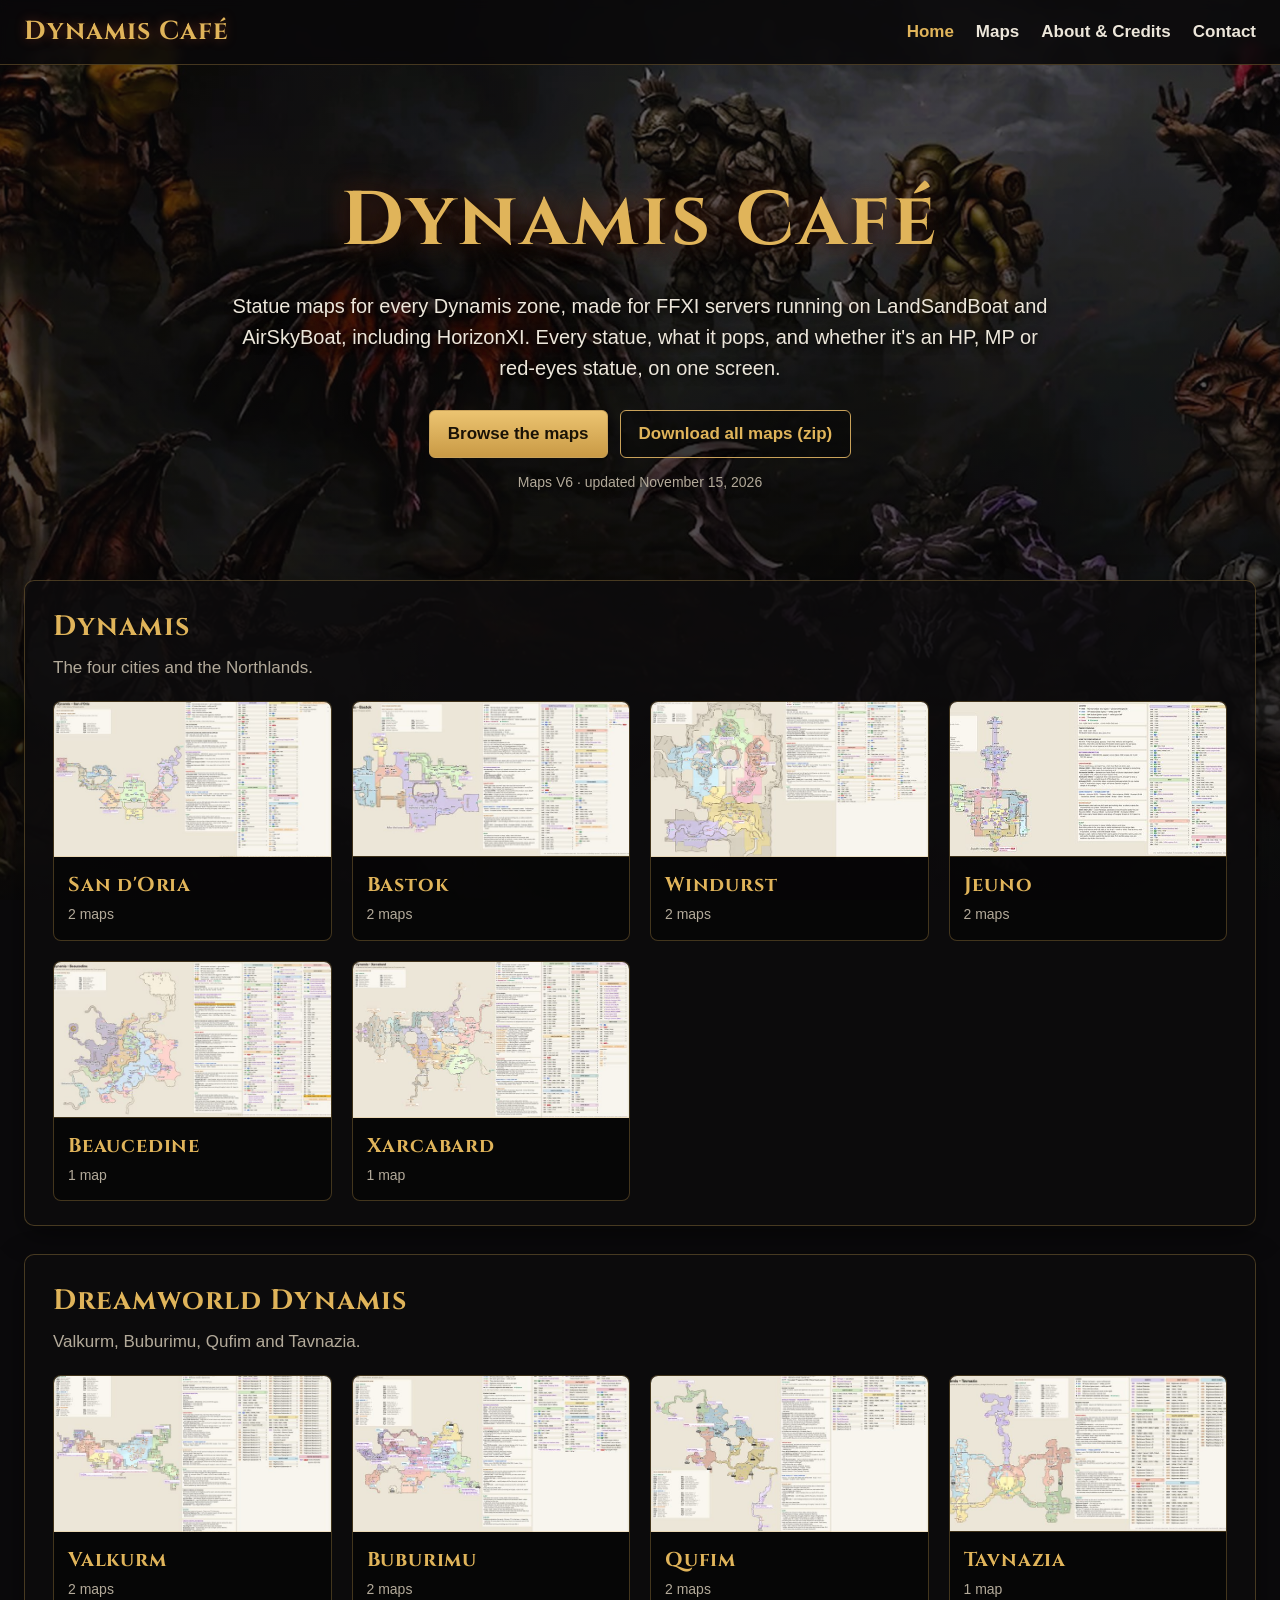
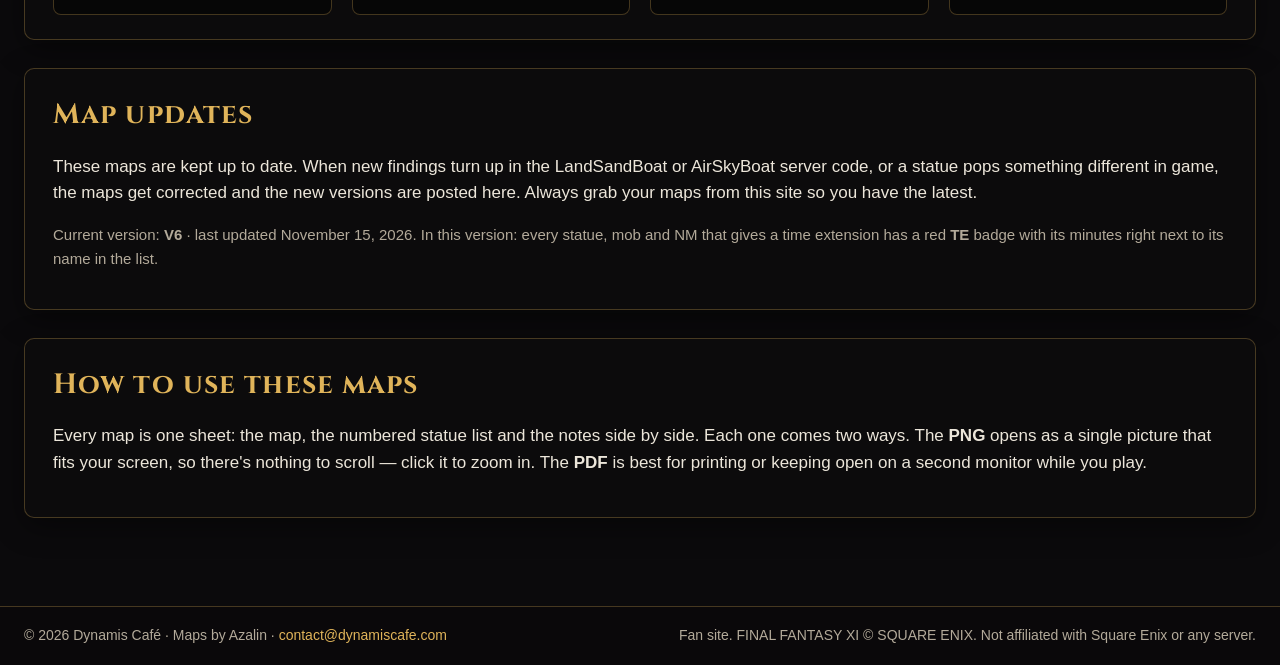
==== index.html @ 8e615372 "Dynamis Café site: home, About, 10 zone pages, V6 maps (PNG + PDF) Co-Authored-By: Claude Opus 5.5 <" ====
<!DOCTYPE html>
<html lang="en">
<head>
<meta charset="utf-8">
<meta name="viewport" content="width=device-width, initial-scale=1">
<title>Dynamis Café — Dynamis statue maps</title>
<meta name="description" content="Dynamis statue maps for FFXI private servers running on LandSandBoat and AirSkyBoat, including HorizonXI.">
<link rel="preconnect" href="https://fonts.googleapis.com">
<link rel="preconnect" href="https://fonts.gstatic.com" crossorigin>
<link href="https://fonts.googleapis.com/css2?family=Cinzel:wght@600;700&display=swap" rel="stylesheet">
<link rel="stylesheet" href="css/style.css">
<link rel="icon" href="img/favicon.png">
</head>
<body>
<header class="site-header"><div class="inner">
<a class="brand" href="index.html">Dynamis Café</a>
<nav class="site-nav">
<a href="index.html" class="active">Home</a>
<a href="index.html#maps">Maps</a>
<a href="about.html">About &amp; Credits</a>
<a href="mailto:contact@dynamiscafe.com">Contact</a>
</nav>
</div></header>
<main>
<section class="hero">
<h1>Dynamis Café</h1>
<p>Statue maps for every Dynamis zone, made for FFXI servers running on LandSandBoat and AirSkyBoat, including HorizonXI.
Every statue, what it pops, and whether it's an HP, MP or red-eyes statue, on one screen.</p>
<div class="btn-row">
<a class="btn" href="#maps">Browse the maps</a><a class="btn ghost" href="maps/dynamis-cafe-all-maps.zip">Download all maps (zip)</a></div>
<p class="updated">Maps V6 &middot; updated November 15, 2026</p>
</section>
<section class="panel" id="maps">
<h2>Dynamis</h2>
<p class="sub">The four cities and the Northlands.</p>
<div class="zone-grid">
<a class="zone-card" href="zones/sandoria.html"><div class="thumb" style="background-image:url('maps/thumbs/sandoria.jpg')"></div><div class="info"><h3>San d&#x27;Oria</h3><div class="meta">2 maps</div></div></a>
<a class="zone-card" href="zones/bastok.html"><div class="thumb" style="background-image:url('maps/thumbs/bastok.jpg')"></div><div class="info"><h3>Bastok</h3><div class="meta">2 maps</div></div></a>
<a class="zone-card" href="zones/windurst.html"><div class="thumb" style="background-image:url('maps/thumbs/windurst.jpg')"></div><div class="info"><h3>Windurst</h3><div class="meta">2 maps</div></div></a>
<a class="zone-card" href="zones/jeuno.html"><div class="thumb" style="background-image:url('maps/thumbs/jeuno.jpg')"></div><div class="info"><h3>Jeuno</h3><div class="meta">2 maps</div></div></a>
<a class="zone-card" href="zones/beaucedine.html"><div class="thumb" style="background-image:url('maps/thumbs/beaucedine.jpg')"></div><div class="info"><h3>Beaucedine</h3><div class="meta">1 map</div></div></a>
<a class="zone-card" href="zones/xarcabard.html"><div class="thumb" style="background-image:url('maps/thumbs/xarcabard.jpg')"></div><div class="info"><h3>Xarcabard</h3><div class="meta">1 map</div></div></a>
</div>
</section>
<section class="panel">
<h2>Dreamworld Dynamis</h2>
<p class="sub">Valkurm, Buburimu, Qufim and Tavnazia.</p>
<div class="zone-grid">
<a class="zone-card" href="zones/valkurm.html"><div class="thumb" style="background-image:url('maps/thumbs/valkurm.jpg')"></div><div class="info"><h3>Valkurm</h3><div class="meta">2 maps</div></div></a>
<a class="zone-card" href="zones/buburimu.html"><div class="thumb" style="background-image:url('maps/thumbs/buburimu.jpg')"></div><div class="info"><h3>Buburimu</h3><div class="meta">2 maps</div></div></a>
<a class="zone-card" href="zones/qufim.html"><div class="thumb" style="background-image:url('maps/thumbs/qufim.jpg')"></div><div class="info"><h3>Qufim</h3><div class="meta">2 maps</div></div></a>
<a class="zone-card" href="zones/tavnazia.html"><div class="thumb" style="background-image:url('maps/thumbs/tavnazia.jpg')"></div><div class="info"><h3>Tavnazia</h3><div class="meta">1 map</div></div></a>
</div>
</section>
<section class="panel">
<h2>Map updates</h2>
<p>These maps are kept up to date. When new findings turn up in the LandSandBoat or AirSkyBoat server code, or a statue pops something different in game, the maps get corrected and the new versions are posted here. Always grab your maps from this site so you have the latest.</p>
<p class="note">Current version: <strong>V6</strong> &middot; last updated November 15, 2026. In this version: every statue, mob and NM that gives a time extension has a red <strong>TE</strong> badge with its minutes right next to its name in the list.</p>
</section>
<section class="panel">
<h2>How to use these maps</h2>
<p>Every map is one sheet: the map, the numbered statue list and the notes side by side.
Each one comes two ways. The <strong>PNG</strong> opens as a single picture that fits your screen, so there's nothing to scroll &mdash; click it to zoom in.
The <strong>PDF</strong> is best for printing or keeping open on a second monitor while you play.</p>
</section>
</main>
<footer class="site-footer"><div class="inner">
<span>&copy; 2026 Dynamis Café &middot; Maps by Azalin &middot; <a href="mailto:contact@dynamiscafe.com">contact@dynamiscafe.com</a></span>
<span>Fan site. FINAL FANTASY XI &copy; SQUARE ENIX. Not affiliated with Square Enix or any server.</span>
</div></footer>
</body>
</html>
---- css/style.css ----
/* Dynamis Café — site styles */
:root {
  --gold: #e0b45a;
  --gold-soft: #c9a25a;
  --ember: #d0562c;
  --violet: #9b6bd6;
  --text: #ece6da;
  --muted: #b3aa9a;
  --panel: rgba(14, 12, 14, 0.78);
  --panel-solid: #141114;
  --line: rgba(224, 180, 90, 0.28);
}

* { box-sizing: border-box; }

html, body { margin: 0; padding: 0; }

body {
  font-family: "Segoe UI", Roboto, "Helvetica Neue", Arial, sans-serif;
  font-size: 17px;
  line-height: 1.55;
  color: var(--text);
  background-color: #0b0a0c;
  background-image:
    linear-gradient(rgba(8, 7, 9, 0.55), rgba(8, 7, 9, 0.80)),
    url("../img/background.jpg");
  background-size: cover;
  background-position: center top;
  background-attachment: fixed;
  min-height: 100vh;
}

a { color: var(--gold); text-decoration: none; }
a:hover { color: #f4cf7c; text-decoration: underline; }

h1, h2, h3, .brand {
  font-family: "Cinzel", Georgia, "Times New Roman", serif;
  letter-spacing: 0.04em;
}

/* ---------- header ---------- */
.site-header {
  position: sticky;
  top: 0;
  z-index: 10;
  background: rgba(10, 8, 10, 0.88);
  border-bottom: 1px solid var(--line);
  backdrop-filter: blur(4px);
}
.site-header .inner {
  max-width: 1500px;
  margin: 0 auto;
  padding: 12px 24px;
  display: flex;
  align-items: center;
  justify-content: space-between;
  gap: 16px;
  flex-wrap: wrap;
}
.brand {
  font-size: 26px;
  font-weight: 700;
  color: var(--gold);
  text-shadow: 0 0 12px rgba(208, 86, 44, 0.45);
}
.brand:hover { text-decoration: none; color: #f4cf7c; }
.site-nav { display: flex; gap: 22px; flex-wrap: wrap; }
.site-nav a { color: var(--text); font-weight: 600; }
.site-nav a:hover, .site-nav a.active { color: var(--gold); text-decoration: none; }

/* ---------- layout ---------- */
main {
  max-width: 1500px;
  margin: 0 auto;
  padding: 28px 24px 60px;
}

.hero {
  text-align: center;
  padding: 70px 20px 60px;
}
.hero h1 {
  font-size: clamp(40px, 6vw, 76px);
  margin: 0 0 10px;
  color: var(--gold);
  text-shadow: 0 2px 18px rgba(0, 0, 0, 0.9), 0 0 24px rgba(208, 86, 44, 0.5);
}
.hero p {
  font-size: 20px;
  max-width: 820px;
  margin: 0 auto 26px;
  text-shadow: 0 2px 8px rgba(0, 0, 0, 0.95);
}

.panel {
  background: var(--panel);
  border: 1px solid var(--line);
  border-radius: 10px;
  padding: 24px 28px;
  margin: 0 0 28px;
  box-shadow: 0 8px 30px rgba(0, 0, 0, 0.45);
}
.panel h2 {
  margin: 0 0 6px;
  color: var(--gold);
  font-size: 28px;
}
.panel .sub { color: var(--muted); margin: 0 0 20px; }

/* ---------- buttons ---------- */
.btn {
  display: inline-block;
  padding: 10px 18px;
  border-radius: 6px;
  font-weight: 700;
  border: 1px solid var(--gold-soft);
  color: #1a1206;
  background: linear-gradient(#ecc471, #c99a45);
}
.btn:hover { text-decoration: none; color: #1a1206; filter: brightness(1.08); }
.btn.ghost {
  background: rgba(0, 0, 0, 0.35);
  color: var(--gold);
}
.btn.ghost:hover { color: #f4cf7c; background: rgba(0, 0, 0, 0.55); }
.btn-row { display: flex; gap: 12px; flex-wrap: wrap; justify-content: center; }

/* ---------- zone grid (home) ---------- */
.zone-grid {
  display: grid;
  grid-template-columns: repeat(auto-fill, minmax(260px, 1fr));
  gap: 20px;
}
.zone-card {
  display: block;
  background: rgba(0, 0, 0, 0.45);
  border: 1px solid var(--line);
  border-radius: 8px;
  overflow: hidden;
  color: var(--text);
  transition: transform 0.12s ease, border-color 0.12s ease;
}
.zone-card:hover {
  transform: translateY(-3px);
  border-color: var(--gold);
  text-decoration: none;
  color: var(--text);
}
.zone-card .thumb {
  aspect-ratio: 16 / 9;
  background: #000 center / cover no-repeat;
  border-bottom: 1px solid var(--line);
}
.zone-card .info { padding: 12px 14px 14px; }
.zone-card h3 { margin: 0 0 4px; color: var(--gold); font-size: 20px; }
.zone-card .meta { color: var(--muted); font-size: 14px; }

/* ---------- zone page ---------- */
.crumbs { color: var(--muted); font-size: 15px; margin-bottom: 14px; }
.zone-title { font-size: clamp(32px, 4vw, 48px); margin: 0 0 6px; color: var(--gold); }

.map-block { margin: 0 0 34px; }
.map-block h2 { font-size: 24px; }
.map-figure {
  margin: 14px 0 14px;
  background: #000;
  border: 1px solid var(--line);
  border-radius: 6px;
  overflow: hidden;
}
.map-figure img { display: block; width: 100%; height: auto; }
.map-block .btn-row { justify-content: flex-start; }

.zone-switcher {
  display: flex;
  flex-wrap: wrap;
  gap: 8px;
  margin-top: 6px;
}
.zone-switcher a {
  padding: 6px 12px;
  border: 1px solid var(--line);
  border-radius: 20px;
  background: rgba(0, 0, 0, 0.35);
  color: var(--text);
  font-size: 15px;
}
.zone-switcher a:hover, .zone-switcher a.active {
  border-color: var(--gold);
  color: var(--gold);
  text-decoration: none;
}

.note { color: var(--muted); font-size: 15px; }

/* ---------- footer ---------- */
.site-footer {
  border-top: 1px solid var(--line);
  background: rgba(10, 8, 10, 0.9);
  color: var(--muted);
  font-size: 14px;
}
.site-footer .inner {
  max-width: 1500px;
  margin: 0 auto;
  padding: 18px 24px;
  display: flex;
  justify-content: space-between;
  gap: 12px;
  flex-wrap: wrap;
}

@media (max-width: 700px) {
  body { font-size: 16px; background-attachment: scroll; }
  .hero { padding: 40px 10px 34px; }
  .panel { padding: 18px 16px; }
}

/* PNG / PDF format rows on zone pages */
.map-block .btn-row { align-items: center; margin-top: 10px; }
.fmt-label { min-width: 110px; font-family: "Cinzel", serif; color: var(--gold); font-weight: 700; }
@media (max-width: 600px) { .fmt-label { min-width: 100%; } }

/* "Maps V6 · updated ..." line under the hero buttons */
.hero .updated { margin-top: 14px; font-size: 14px; color: var(--muted); }
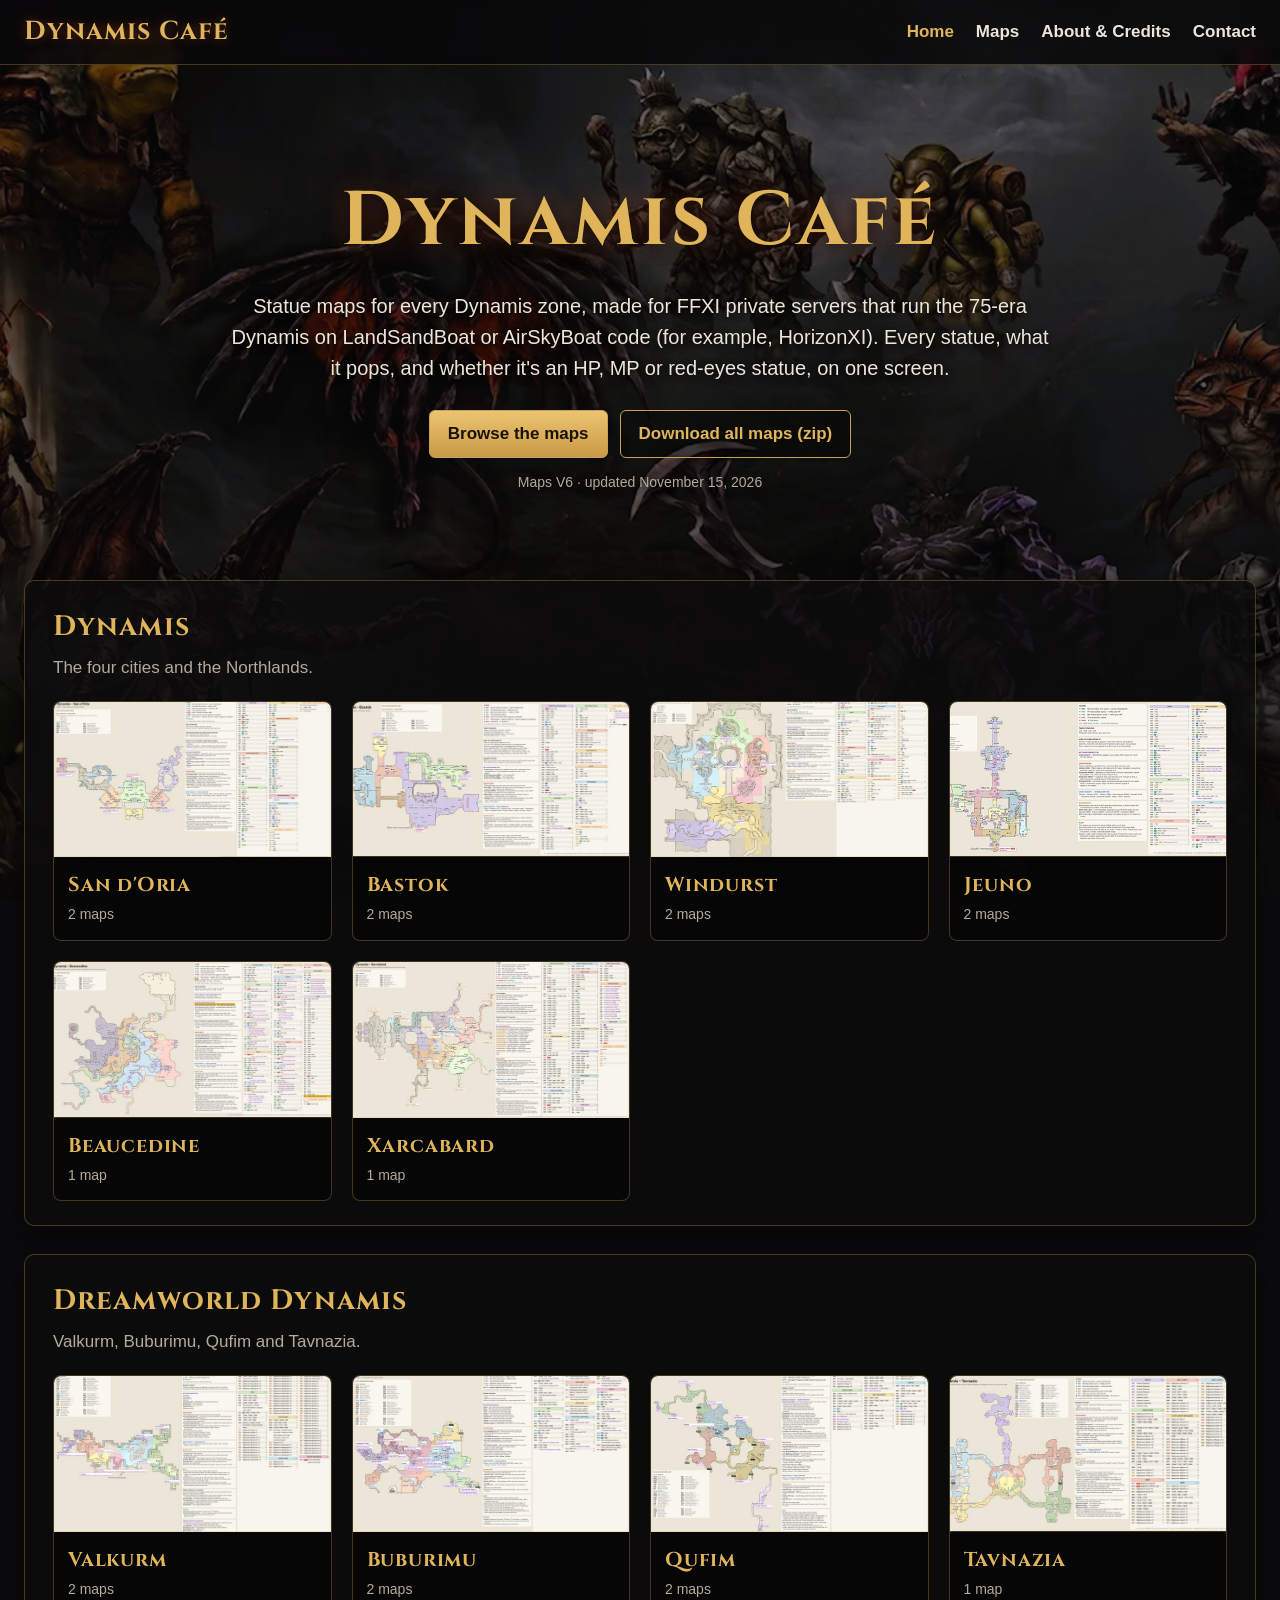
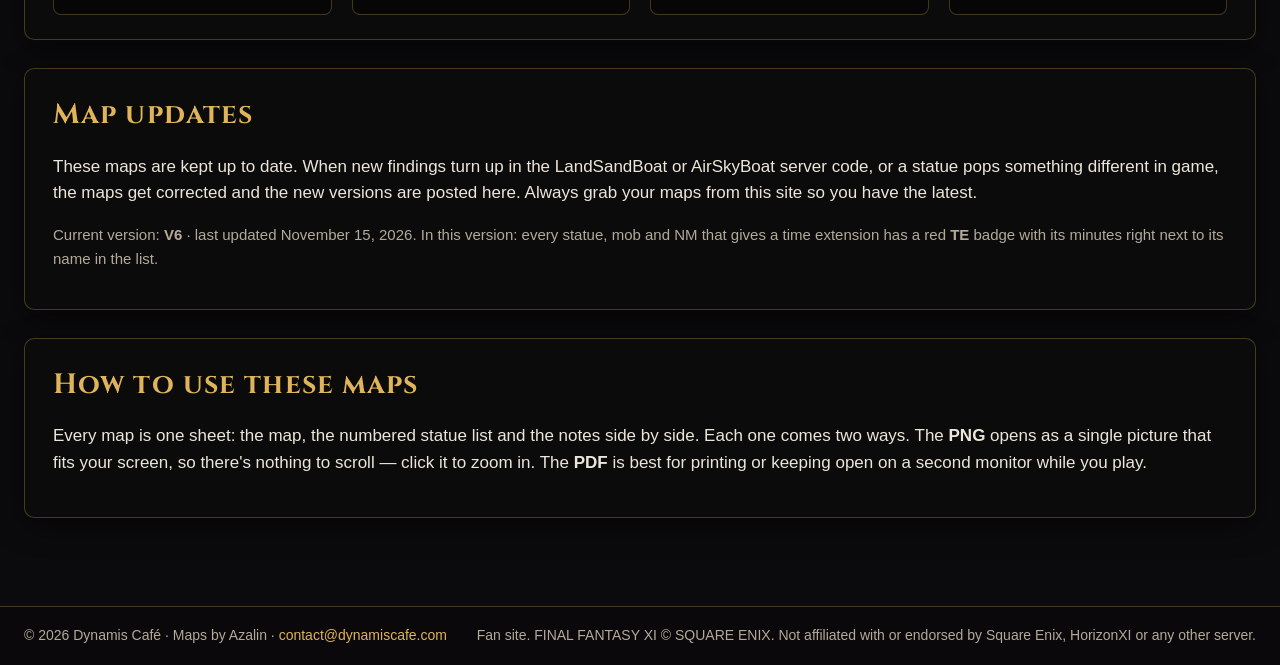
==== commit 3f6fa859: "Word HorizonXI as an example only; add "not affiliated" and statue-Dynamis notes Co-Authored-By: Cla" ====
--- a/index.html
+++ b/index.html
@@ -4,7 +4,7 @@
 <meta charset="utf-8">
 <meta name="viewport" content="width=device-width, initial-scale=1">
 <title>Dynamis Café — Dynamis statue maps</title>
-<meta name="description" content="Dynamis statue maps for FFXI private servers running on LandSandBoat and AirSkyBoat, including HorizonXI.">
+<meta name="description" content="Dynamis statue maps for FFXI private servers that run the 75-era, statue-based Dynamis on LandSandBoat or AirSkyBoat code.">
 <link rel="preconnect" href="https://fonts.googleapis.com">
 <link rel="preconnect" href="https://fonts.gstatic.com" crossorigin>
 <link href="https://fonts.googleapis.com/css2?family=Cinzel:wght@600;700&display=swap" rel="stylesheet">
@@ -24,7 +24,7 @@
 <main>
 <section class="hero">
 <h1>Dynamis Café</h1>
-<p>Statue maps for every Dynamis zone, made for FFXI servers running on LandSandBoat and AirSkyBoat, including HorizonXI.
+<p>Statue maps for every Dynamis zone, made for FFXI private servers that run the 75-era Dynamis on LandSandBoat or AirSkyBoat code (for example, HorizonXI).
 Every statue, what it pops, and whether it's an HP, MP or red-eyes statue, on one screen.</p>
 <div class="btn-row">
 <a class="btn" href="#maps">Browse the maps</a><a class="btn ghost" href="maps/dynamis-cafe-all-maps.zip">Download all maps (zip)</a></div>
@@ -66,7 +66,7 @@
 </main>
 <footer class="site-footer"><div class="inner">
 <span>&copy; 2026 Dynamis Café &middot; Maps by Azalin &middot; <a href="mailto:contact@dynamiscafe.com">contact@dynamiscafe.com</a></span>
-<span>Fan site. FINAL FANTASY XI &copy; SQUARE ENIX. Not affiliated with Square Enix or any server.</span>
+<span>Fan site. FINAL FANTASY XI &copy; SQUARE ENIX. Not affiliated with or endorsed by Square Enix, HorizonXI or any other server.</span>
 </div></footer>
 </body>
 </html>
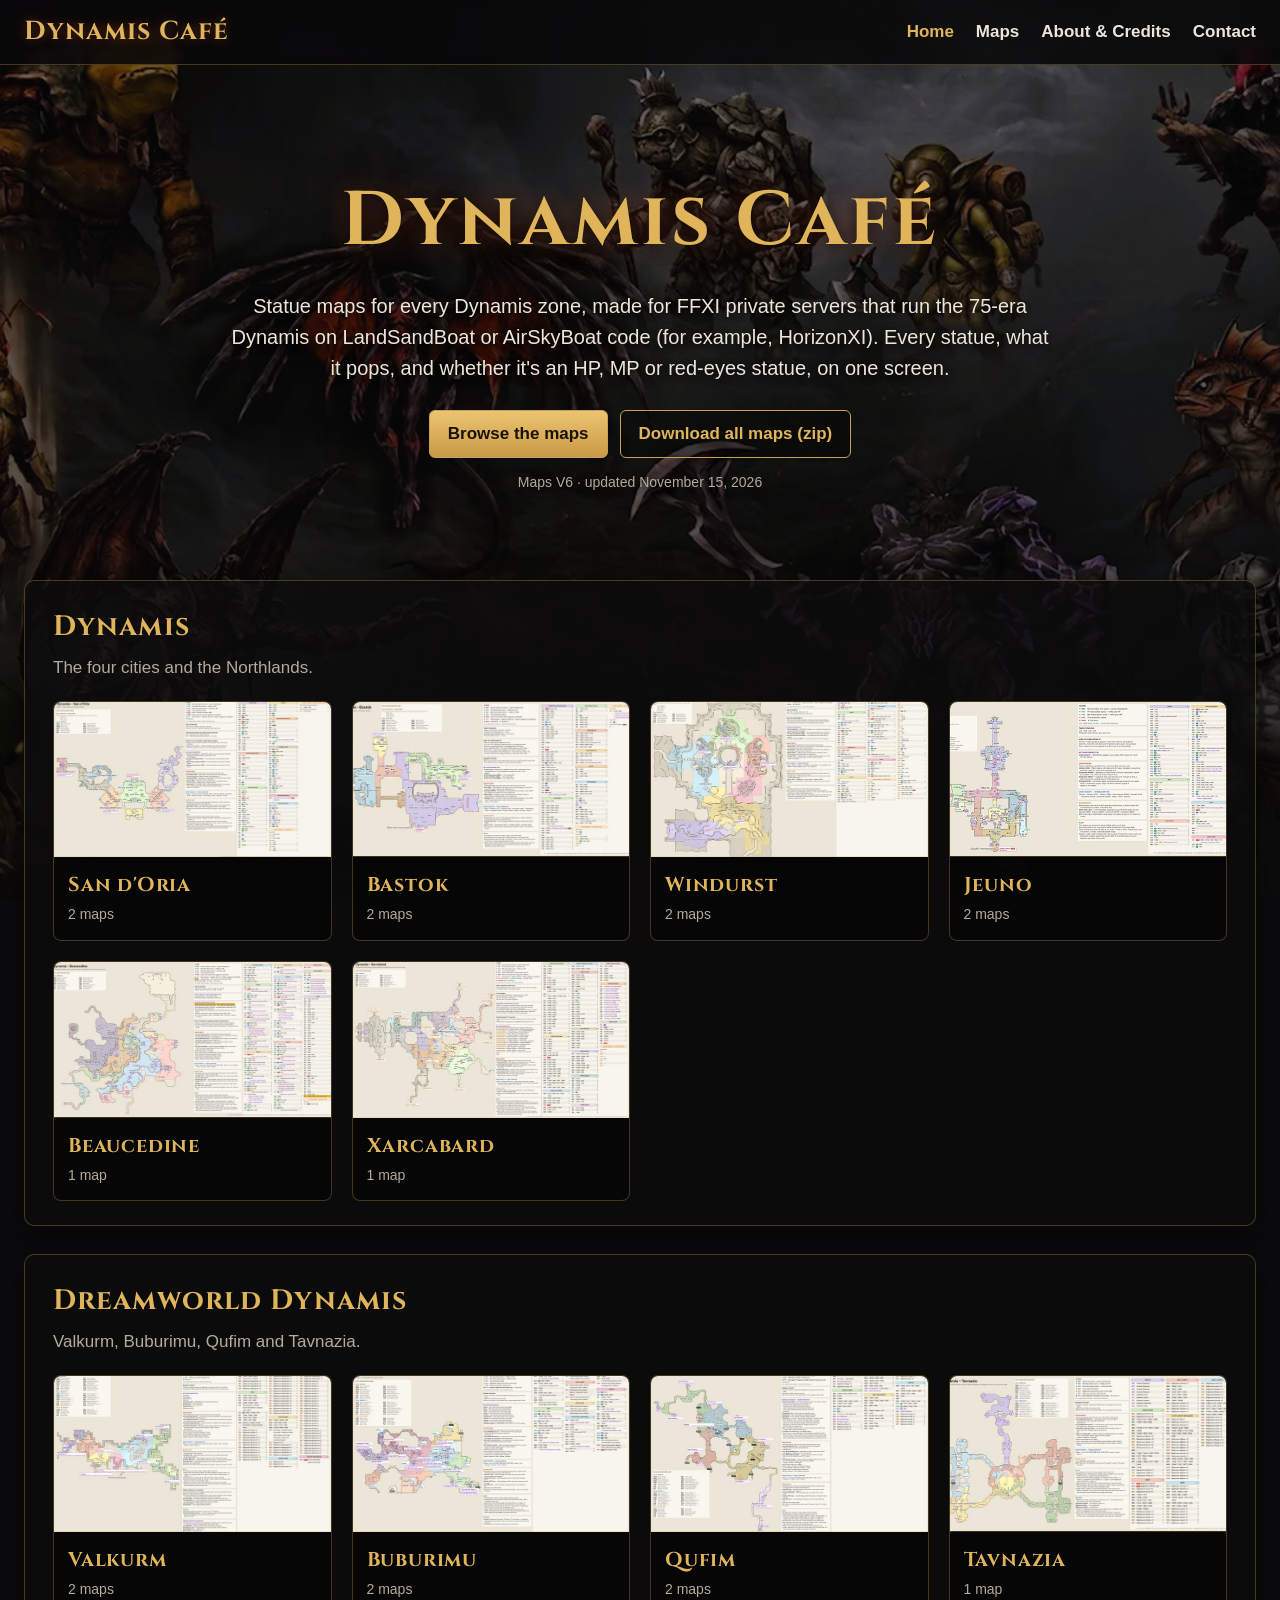
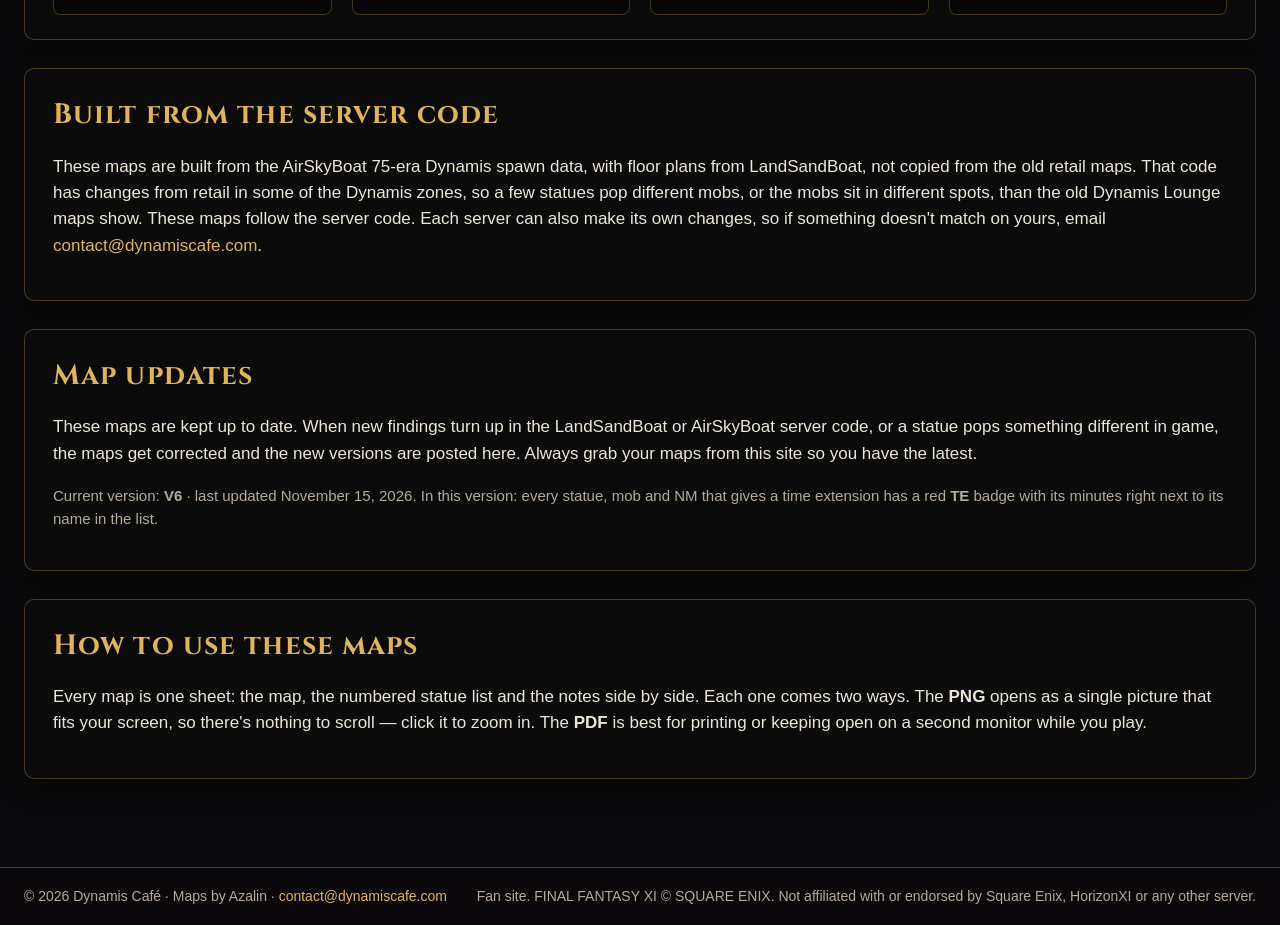
==== commit 4435716f: "Add "Built from the server code" note to home and About Co-Authored-By: Claude Opus 5.5 <noreply@ant" ====
--- a/index.html
+++ b/index.html
@@ -53,6 +53,10 @@
 </div>
 </section>
 <section class="panel">
+<h2>Built from the server code</h2>
+<p>These maps are built from the AirSkyBoat 75-era Dynamis spawn data, with floor plans from LandSandBoat, not copied from the old retail maps. That code has changes from retail in some of the Dynamis zones, so a few statues pop different mobs, or the mobs sit in different spots, than the old Dynamis Lounge maps show. These maps follow the server code. Each server can also make its own changes, so if something doesn't match on yours, email <a href="mailto:contact@dynamiscafe.com">contact@dynamiscafe.com</a>.</p>
+</section>
+<section class="panel">
 <h2>Map updates</h2>
 <p>These maps are kept up to date. When new findings turn up in the LandSandBoat or AirSkyBoat server code, or a statue pops something different in game, the maps get corrected and the new versions are posted here. Always grab your maps from this site so you have the latest.</p>
 <p class="note">Current version: <strong>V6</strong> &middot; last updated November 15, 2026. In this version: every statue, mob and NM that gives a time extension has a red <strong>TE</strong> badge with its minutes right next to its name in the list.</p>
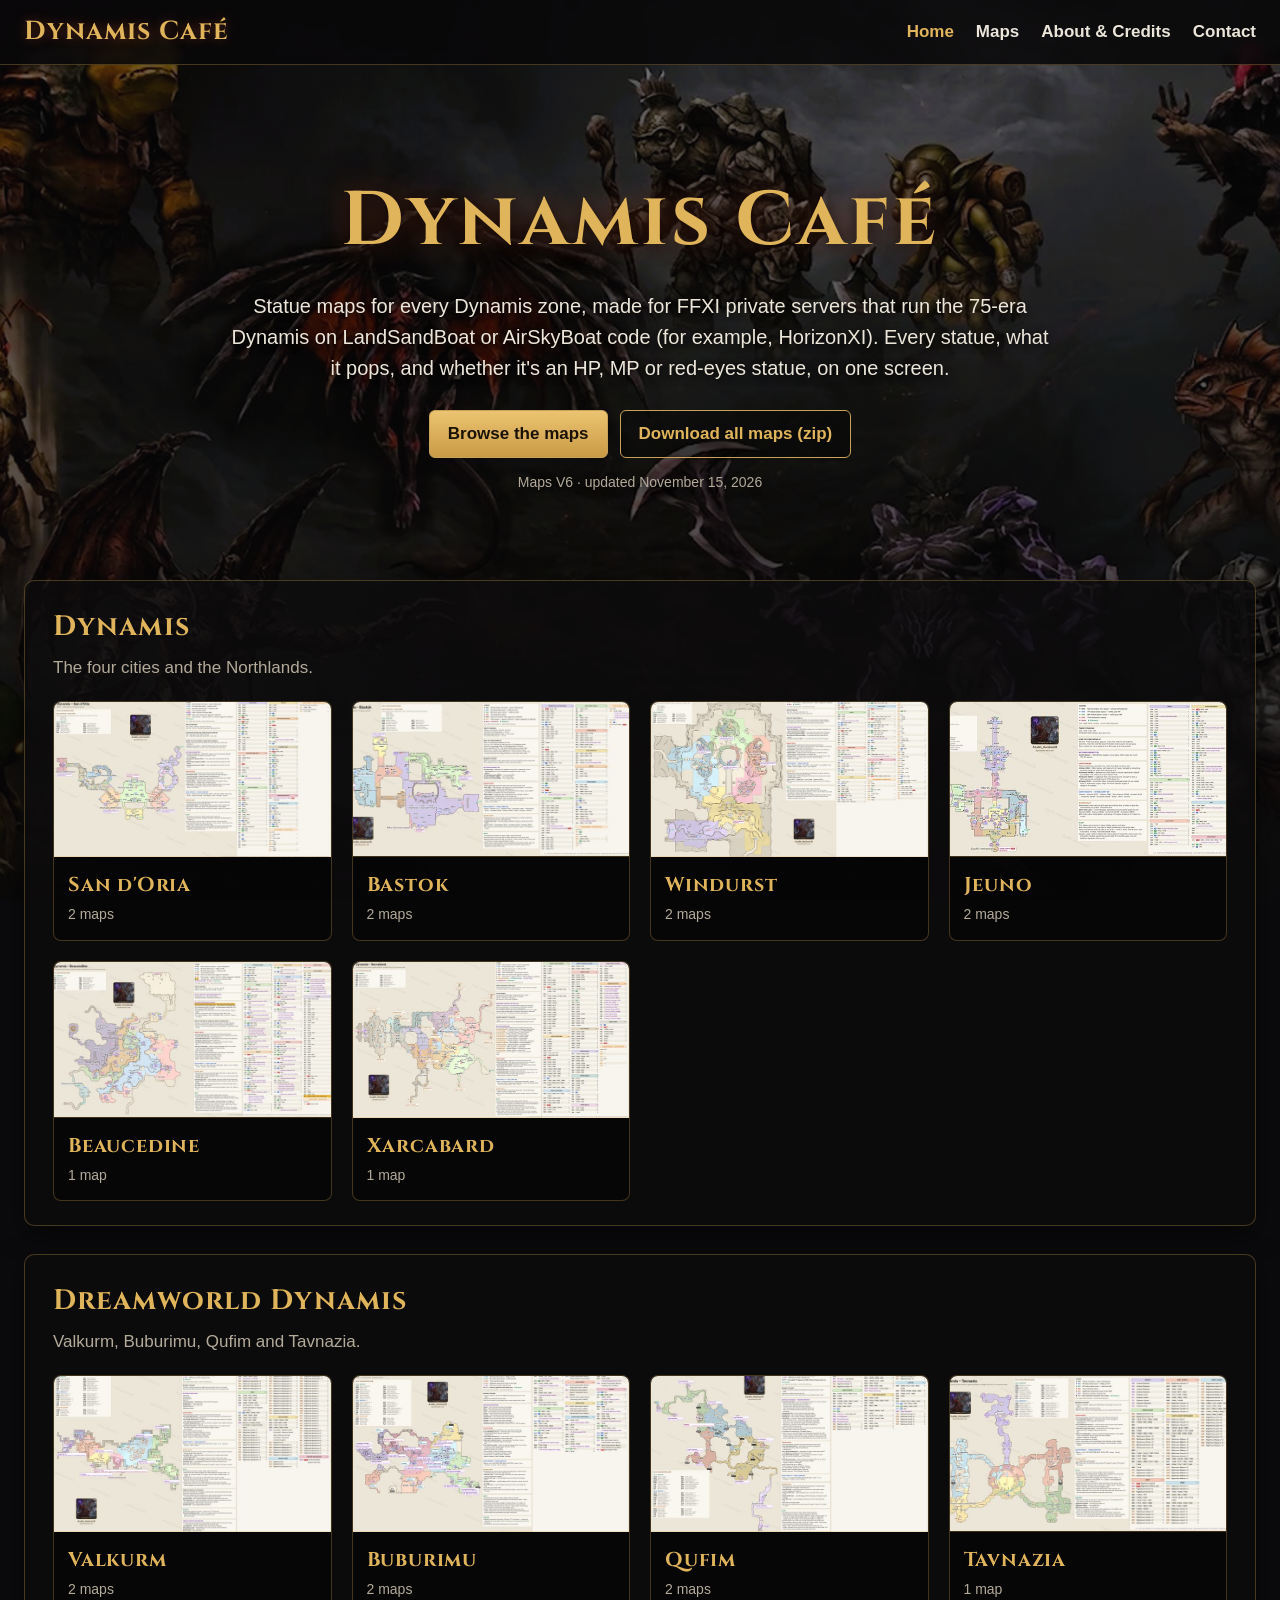
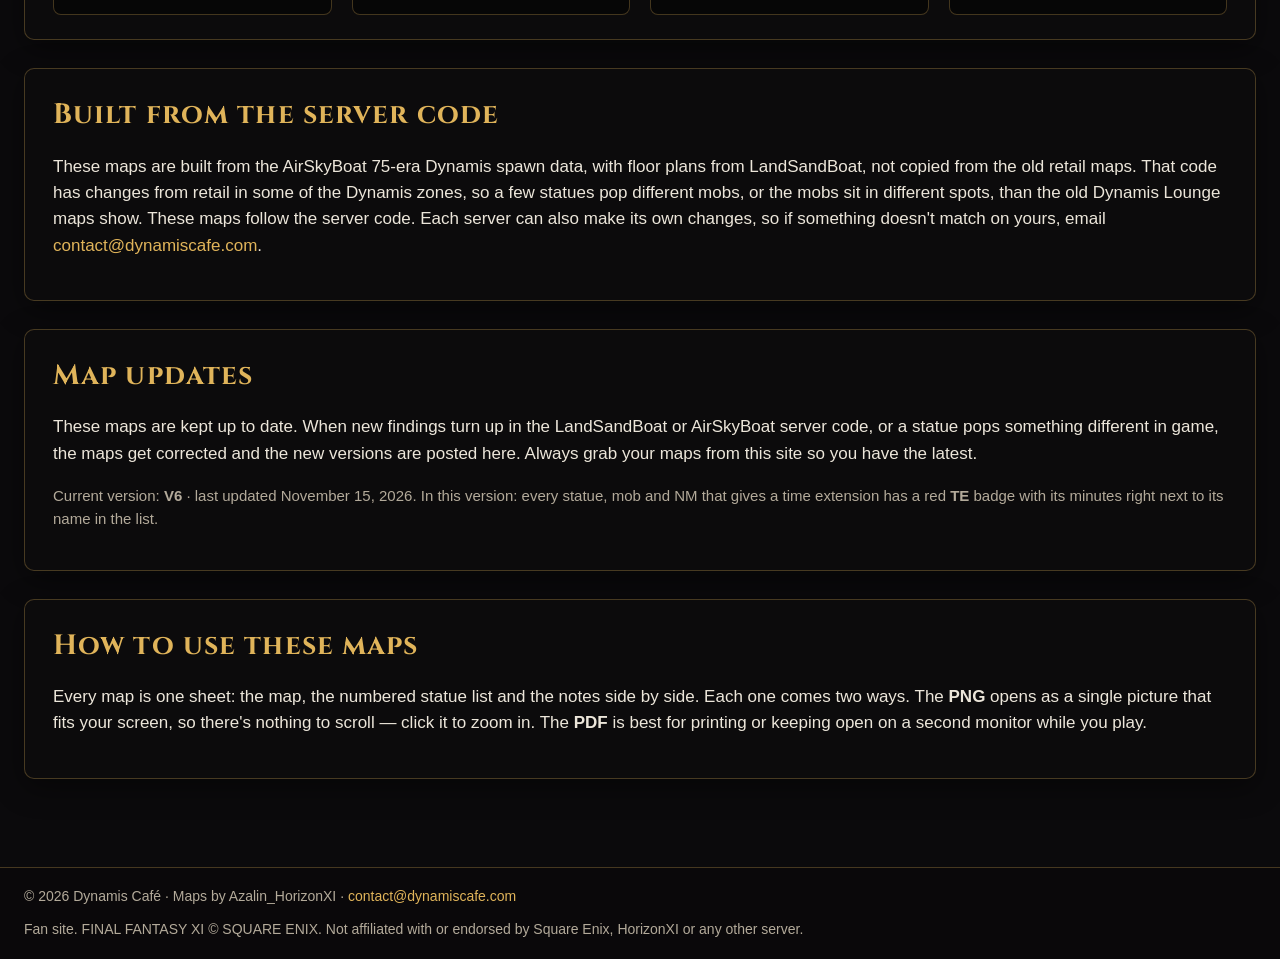
==== commit d65aa855: "Watermark all 17 maps with the Azalin_HorizonXI mark; add sharing notice Co-Authored-By: Claude Opus" ====
--- a/index.html
+++ b/index.html
@@ -69,7 +69,7 @@
 </section>
 </main>
 <footer class="site-footer"><div class="inner">
-<span>&copy; 2026 Dynamis Café &middot; Maps by Azalin &middot; <a href="mailto:contact@dynamiscafe.com">contact@dynamiscafe.com</a></span>
+<span>&copy; 2026 Dynamis Café &middot; Maps by Azalin_HorizonXI &middot; <a href="mailto:contact@dynamiscafe.com">contact@dynamiscafe.com</a></span>
 <span>Fan site. FINAL FANTASY XI &copy; SQUARE ENIX. Not affiliated with or endorsed by Square Enix, HorizonXI or any other server.</span>
 </div></footer>
 </body>
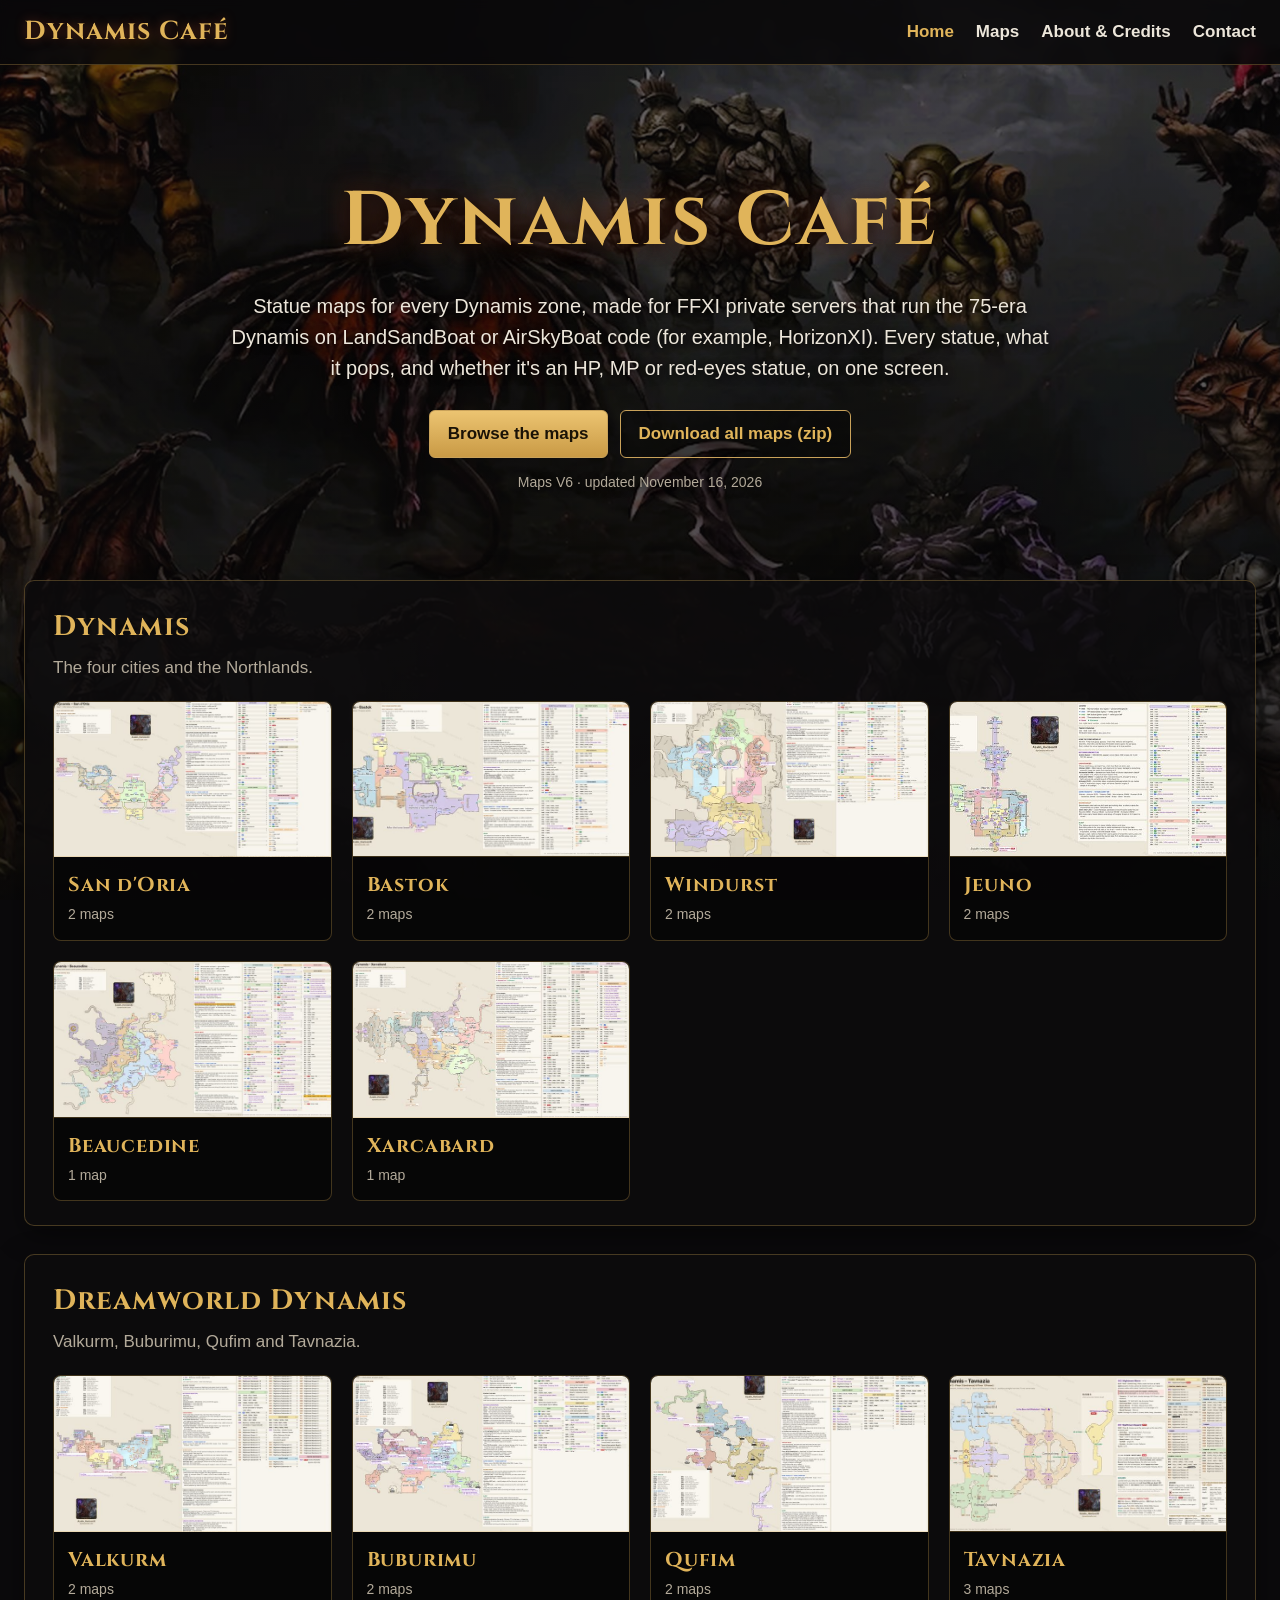
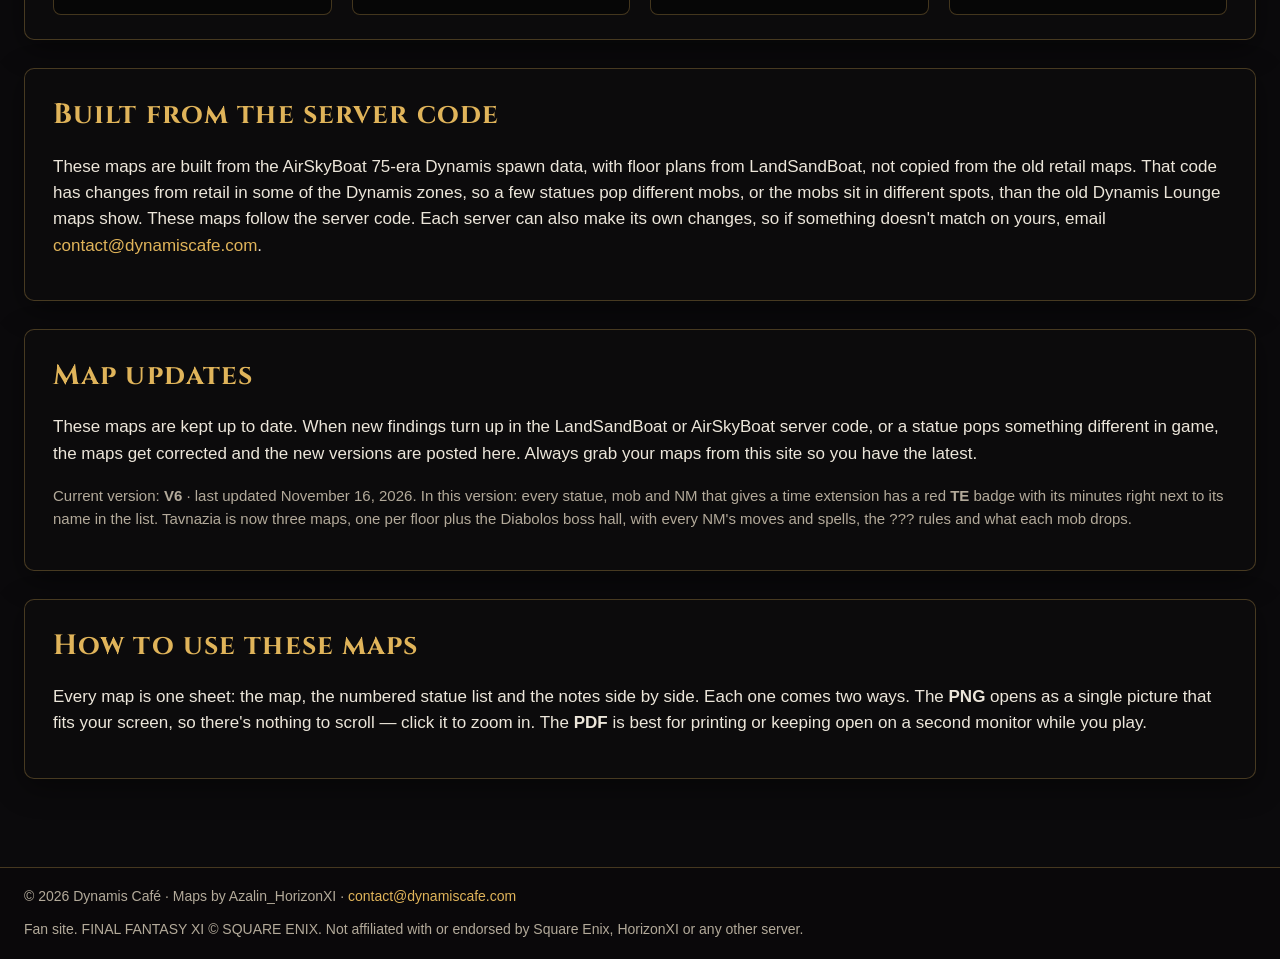
==== commit 4f7f9b05: "Tavnazia: split into 3 maps (Floor 0+1, Floor 2, Diabolos boss hall) with NM moves, ??? rules and dr" ====
--- a/index.html
+++ b/index.html
@@ -28,7 +28,7 @@
 Every statue, what it pops, and whether it's an HP, MP or red-eyes statue, on one screen.</p>
 <div class="btn-row">
 <a class="btn" href="#maps">Browse the maps</a><a class="btn ghost" href="maps/dynamis-cafe-all-maps.zip">Download all maps (zip)</a></div>
-<p class="updated">Maps V6 &middot; updated November 15, 2026</p>
+<p class="updated">Maps V6 &middot; updated November 16, 2026</p>
 </section>
 <section class="panel" id="maps">
 <h2>Dynamis</h2>
@@ -49,7 +49,7 @@
 <a class="zone-card" href="zones/valkurm.html"><div class="thumb" style="background-image:url('maps/thumbs/valkurm.jpg')"></div><div class="info"><h3>Valkurm</h3><div class="meta">2 maps</div></div></a>
 <a class="zone-card" href="zones/buburimu.html"><div class="thumb" style="background-image:url('maps/thumbs/buburimu.jpg')"></div><div class="info"><h3>Buburimu</h3><div class="meta">2 maps</div></div></a>
 <a class="zone-card" href="zones/qufim.html"><div class="thumb" style="background-image:url('maps/thumbs/qufim.jpg')"></div><div class="info"><h3>Qufim</h3><div class="meta">2 maps</div></div></a>
-<a class="zone-card" href="zones/tavnazia.html"><div class="thumb" style="background-image:url('maps/thumbs/tavnazia.jpg')"></div><div class="info"><h3>Tavnazia</h3><div class="meta">1 map</div></div></a>
+<a class="zone-card" href="zones/tavnazia.html"><div class="thumb" style="background-image:url('maps/thumbs/tavnazia.jpg')"></div><div class="info"><h3>Tavnazia</h3><div class="meta">3 maps</div></div></a>
 </div>
 </section>
 <section class="panel">
@@ -59,7 +59,7 @@
 <section class="panel">
 <h2>Map updates</h2>
 <p>These maps are kept up to date. When new findings turn up in the LandSandBoat or AirSkyBoat server code, or a statue pops something different in game, the maps get corrected and the new versions are posted here. Always grab your maps from this site so you have the latest.</p>
-<p class="note">Current version: <strong>V6</strong> &middot; last updated November 15, 2026. In this version: every statue, mob and NM that gives a time extension has a red <strong>TE</strong> badge with its minutes right next to its name in the list.</p>
+<p class="note">Current version: <strong>V6</strong> &middot; last updated November 16, 2026. In this version: every statue, mob and NM that gives a time extension has a red <strong>TE</strong> badge with its minutes right next to its name in the list. Tavnazia is now three maps, one per floor plus the Diabolos boss hall, with every NM's moves and spells, the ??? rules and what each mob drops.</p>
 </section>
 <section class="panel">
 <h2>How to use these maps</h2>
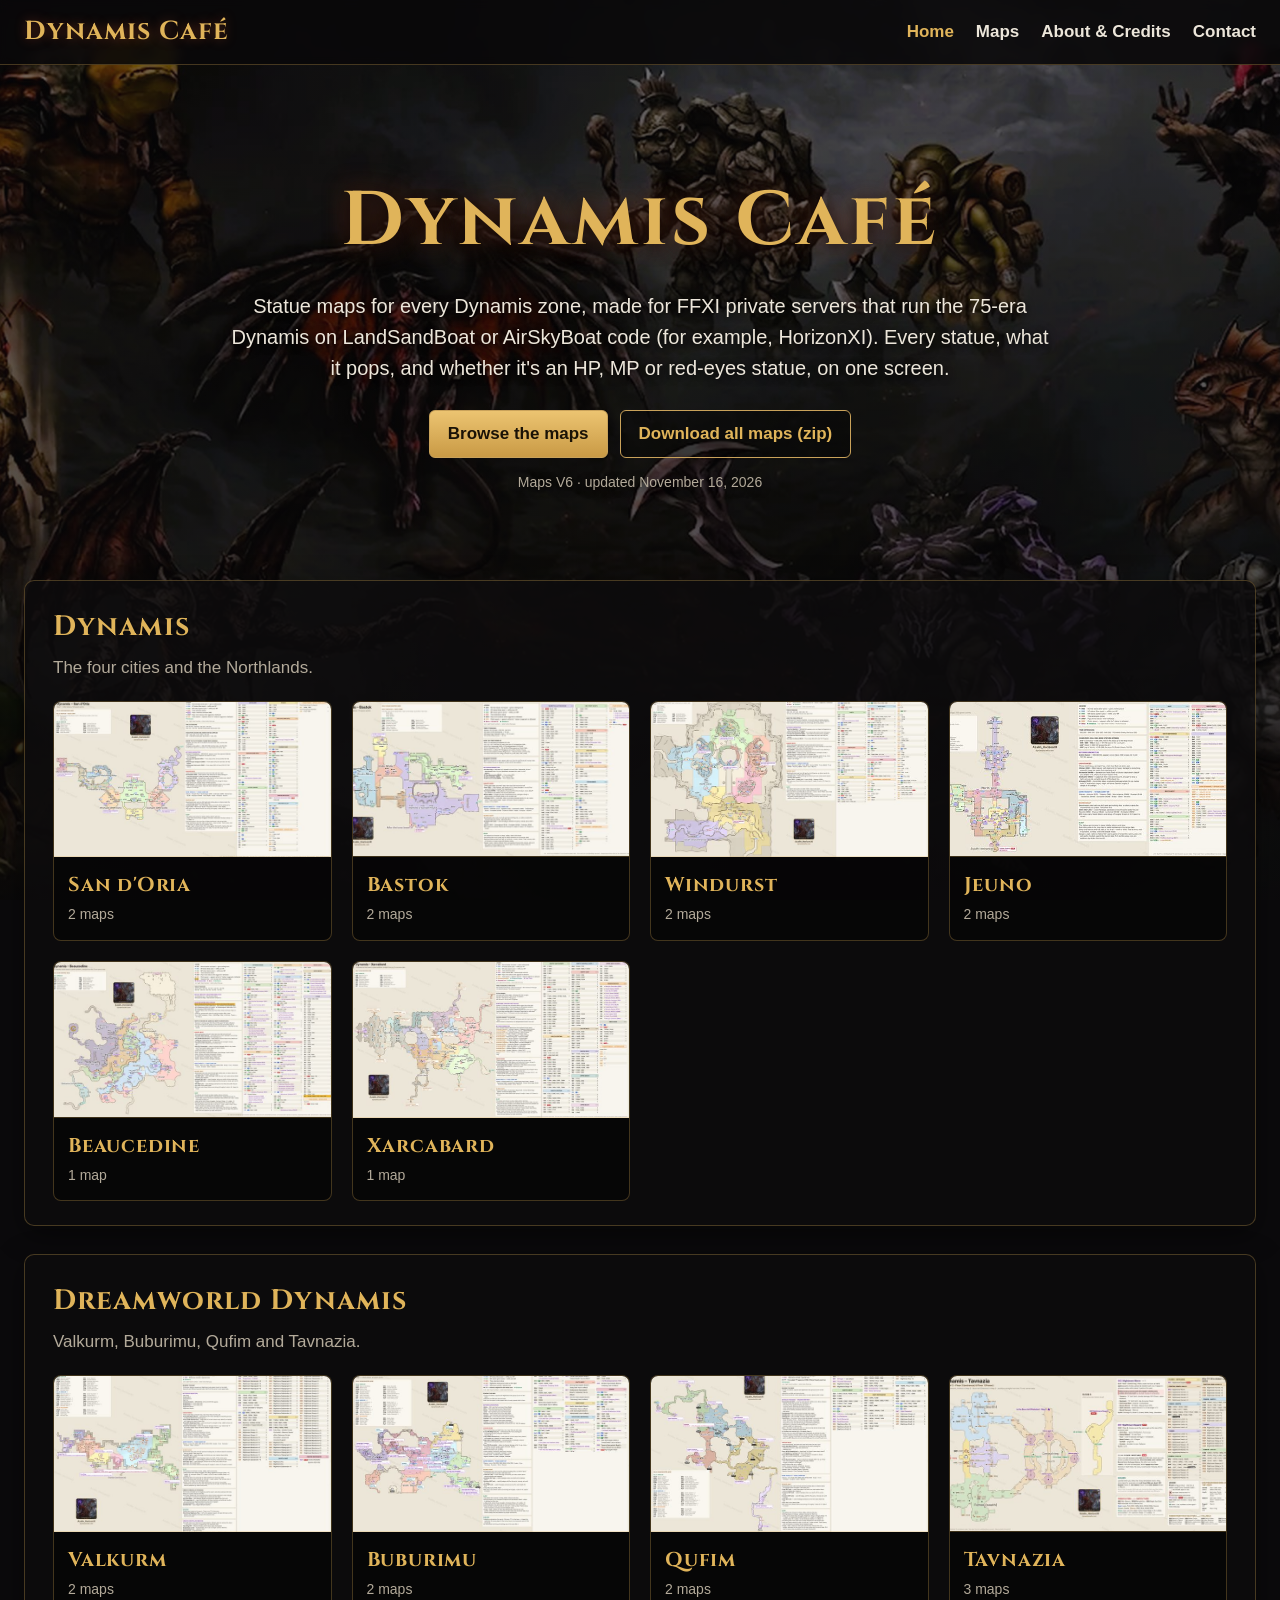
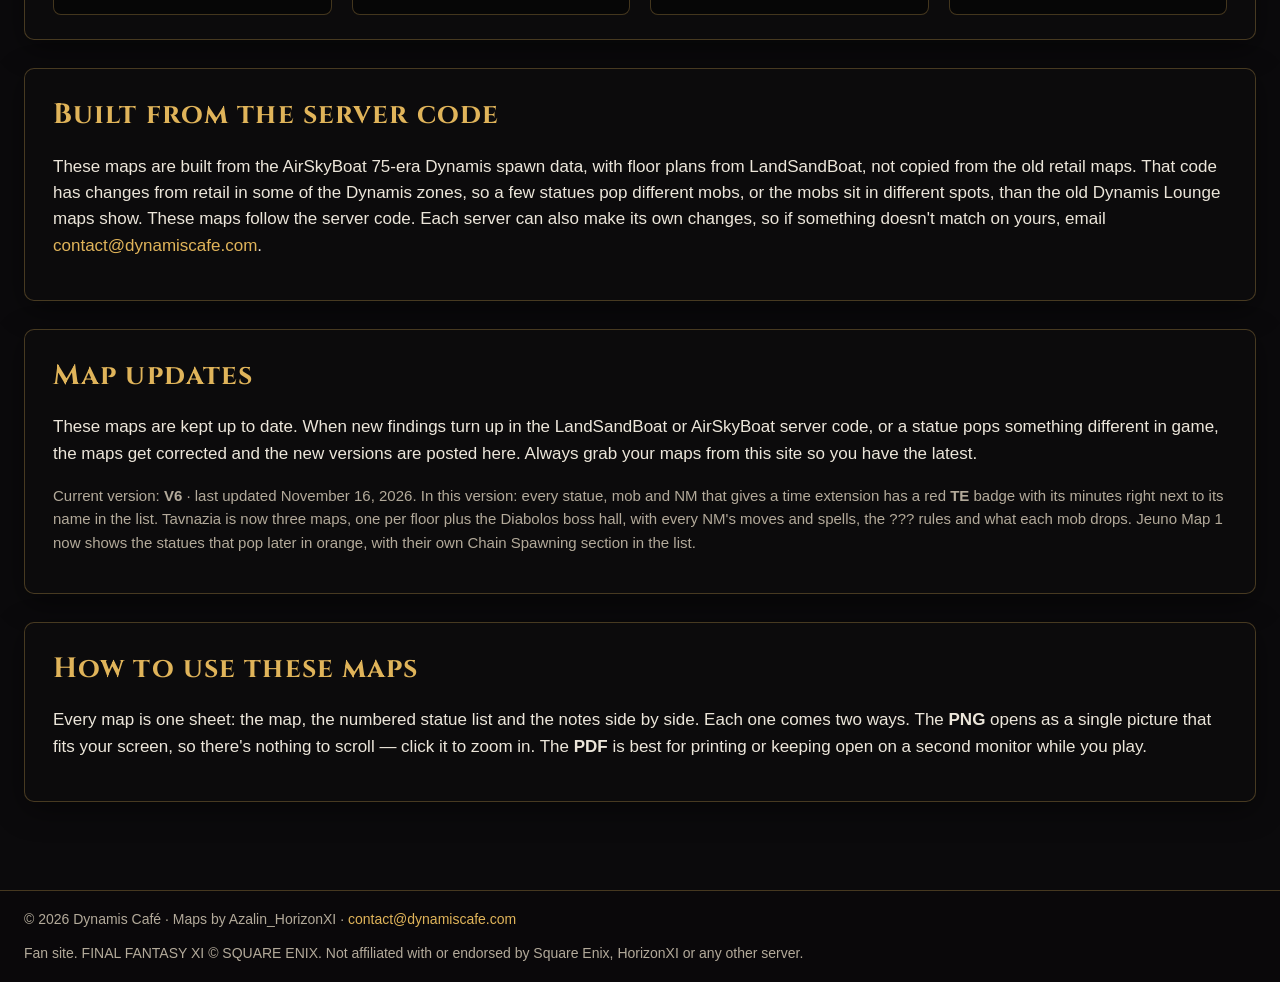
==== commit a6a2e7f5: "Jeuno: chain spawns shown in orange with their own list section; fix 3 Goblin NM jobs Co-Authored-By" ====
--- a/index.html
+++ b/index.html
@@ -27,29 +27,29 @@
 <p>Statue maps for every Dynamis zone, made for FFXI private servers that run the 75-era Dynamis on LandSandBoat or AirSkyBoat code (for example, HorizonXI).
 Every statue, what it pops, and whether it's an HP, MP or red-eyes statue, on one screen.</p>
 <div class="btn-row">
-<a class="btn" href="#maps">Browse the maps</a><a class="btn ghost" href="maps/dynamis-cafe-all-maps.zip">Download all maps (zip)</a></div>
+<a class="btn" href="#maps">Browse the maps</a><a class="btn ghost" href="maps/dynamis-cafe-all-maps.zip?v=ab6d5ca8">Download all maps (zip)</a></div>
 <p class="updated">Maps V6 &middot; updated November 16, 2026</p>
 </section>
 <section class="panel" id="maps">
 <h2>Dynamis</h2>
 <p class="sub">The four cities and the Northlands.</p>
 <div class="zone-grid">
-<a class="zone-card" href="zones/sandoria.html"><div class="thumb" style="background-image:url('maps/thumbs/sandoria.jpg')"></div><div class="info"><h3>San d&#x27;Oria</h3><div class="meta">2 maps</div></div></a>
-<a class="zone-card" href="zones/bastok.html"><div class="thumb" style="background-image:url('maps/thumbs/bastok.jpg')"></div><div class="info"><h3>Bastok</h3><div class="meta">2 maps</div></div></a>
-<a class="zone-card" href="zones/windurst.html"><div class="thumb" style="background-image:url('maps/thumbs/windurst.jpg')"></div><div class="info"><h3>Windurst</h3><div class="meta">2 maps</div></div></a>
-<a class="zone-card" href="zones/jeuno.html"><div class="thumb" style="background-image:url('maps/thumbs/jeuno.jpg')"></div><div class="info"><h3>Jeuno</h3><div class="meta">2 maps</div></div></a>
-<a class="zone-card" href="zones/beaucedine.html"><div class="thumb" style="background-image:url('maps/thumbs/beaucedine.jpg')"></div><div class="info"><h3>Beaucedine</h3><div class="meta">1 map</div></div></a>
-<a class="zone-card" href="zones/xarcabard.html"><div class="thumb" style="background-image:url('maps/thumbs/xarcabard.jpg')"></div><div class="info"><h3>Xarcabard</h3><div class="meta">1 map</div></div></a>
+<a class="zone-card" href="zones/sandoria.html"><div class="thumb" style="background-image:url('maps/thumbs/sandoria.jpg?v=18a1c974')"></div><div class="info"><h3>San d&#x27;Oria</h3><div class="meta">2 maps</div></div></a>
+<a class="zone-card" href="zones/bastok.html"><div class="thumb" style="background-image:url('maps/thumbs/bastok.jpg?v=7950787f')"></div><div class="info"><h3>Bastok</h3><div class="meta">2 maps</div></div></a>
+<a class="zone-card" href="zones/windurst.html"><div class="thumb" style="background-image:url('maps/thumbs/windurst.jpg?v=e56805c4')"></div><div class="info"><h3>Windurst</h3><div class="meta">2 maps</div></div></a>
+<a class="zone-card" href="zones/jeuno.html"><div class="thumb" style="background-image:url('maps/thumbs/jeuno.jpg?v=42fd0ec8')"></div><div class="info"><h3>Jeuno</h3><div class="meta">2 maps</div></div></a>
+<a class="zone-card" href="zones/beaucedine.html"><div class="thumb" style="background-image:url('maps/thumbs/beaucedine.jpg?v=32dc99c4')"></div><div class="info"><h3>Beaucedine</h3><div class="meta">1 map</div></div></a>
+<a class="zone-card" href="zones/xarcabard.html"><div class="thumb" style="background-image:url('maps/thumbs/xarcabard.jpg?v=7a37a3fd')"></div><div class="info"><h3>Xarcabard</h3><div class="meta">1 map</div></div></a>
 </div>
 </section>
 <section class="panel">
 <h2>Dreamworld Dynamis</h2>
 <p class="sub">Valkurm, Buburimu, Qufim and Tavnazia.</p>
 <div class="zone-grid">
-<a class="zone-card" href="zones/valkurm.html"><div class="thumb" style="background-image:url('maps/thumbs/valkurm.jpg')"></div><div class="info"><h3>Valkurm</h3><div class="meta">2 maps</div></div></a>
-<a class="zone-card" href="zones/buburimu.html"><div class="thumb" style="background-image:url('maps/thumbs/buburimu.jpg')"></div><div class="info"><h3>Buburimu</h3><div class="meta">2 maps</div></div></a>
-<a class="zone-card" href="zones/qufim.html"><div class="thumb" style="background-image:url('maps/thumbs/qufim.jpg')"></div><div class="info"><h3>Qufim</h3><div class="meta">2 maps</div></div></a>
-<a class="zone-card" href="zones/tavnazia.html"><div class="thumb" style="background-image:url('maps/thumbs/tavnazia.jpg')"></div><div class="info"><h3>Tavnazia</h3><div class="meta">3 maps</div></div></a>
+<a class="zone-card" href="zones/valkurm.html"><div class="thumb" style="background-image:url('maps/thumbs/valkurm.jpg?v=16b29ed9')"></div><div class="info"><h3>Valkurm</h3><div class="meta">2 maps</div></div></a>
+<a class="zone-card" href="zones/buburimu.html"><div class="thumb" style="background-image:url('maps/thumbs/buburimu.jpg?v=c0052564')"></div><div class="info"><h3>Buburimu</h3><div class="meta">2 maps</div></div></a>
+<a class="zone-card" href="zones/qufim.html"><div class="thumb" style="background-image:url('maps/thumbs/qufim.jpg?v=423f3d69')"></div><div class="info"><h3>Qufim</h3><div class="meta">2 maps</div></div></a>
+<a class="zone-card" href="zones/tavnazia.html"><div class="thumb" style="background-image:url('maps/thumbs/tavnazia.jpg?v=ff67600a')"></div><div class="info"><h3>Tavnazia</h3><div class="meta">3 maps</div></div></a>
 </div>
 </section>
 <section class="panel">
@@ -59,7 +59,7 @@
 <section class="panel">
 <h2>Map updates</h2>
 <p>These maps are kept up to date. When new findings turn up in the LandSandBoat or AirSkyBoat server code, or a statue pops something different in game, the maps get corrected and the new versions are posted here. Always grab your maps from this site so you have the latest.</p>
-<p class="note">Current version: <strong>V6</strong> &middot; last updated November 16, 2026. In this version: every statue, mob and NM that gives a time extension has a red <strong>TE</strong> badge with its minutes right next to its name in the list. Tavnazia is now three maps, one per floor plus the Diabolos boss hall, with every NM's moves and spells, the ??? rules and what each mob drops.</p>
+<p class="note">Current version: <strong>V6</strong> &middot; last updated November 16, 2026. In this version: every statue, mob and NM that gives a time extension has a red <strong>TE</strong> badge with its minutes right next to its name in the list. Tavnazia is now three maps, one per floor plus the Diabolos boss hall, with every NM's moves and spells, the ??? rules and what each mob drops. Jeuno Map 1 now shows the statues that pop later in orange, with their own Chain Spawning section in the list.</p>
 </section>
 <section class="panel">
 <h2>How to use these maps</h2>
--- a/css/style.css
+++ b/css/style.css
@@ -158,6 +158,7 @@
 /* ---------- zone page ---------- */
 .crumbs { color: var(--muted); font-size: 15px; margin-bottom: 14px; }
 .zone-title { font-size: clamp(32px, 4vw, 48px); margin: 0 0 6px; color: var(--gold); }
+.zone-title .title-note { font-size: 0.5em; white-space: nowrap; vertical-align: middle; }
 
 .map-block { margin: 0 0 34px; }
 .map-block h2 { font-size: 24px; }
@@ -212,6 +213,7 @@
 
 @media (max-width: 700px) {
   body { font-size: 16px; background-attachment: scroll; }
+  .zone-title .title-note { white-space: normal; display: block; margin-top: 6px; }
   .hero { padding: 40px 10px 34px; }
   .panel { padding: 18px 16px; }
 }
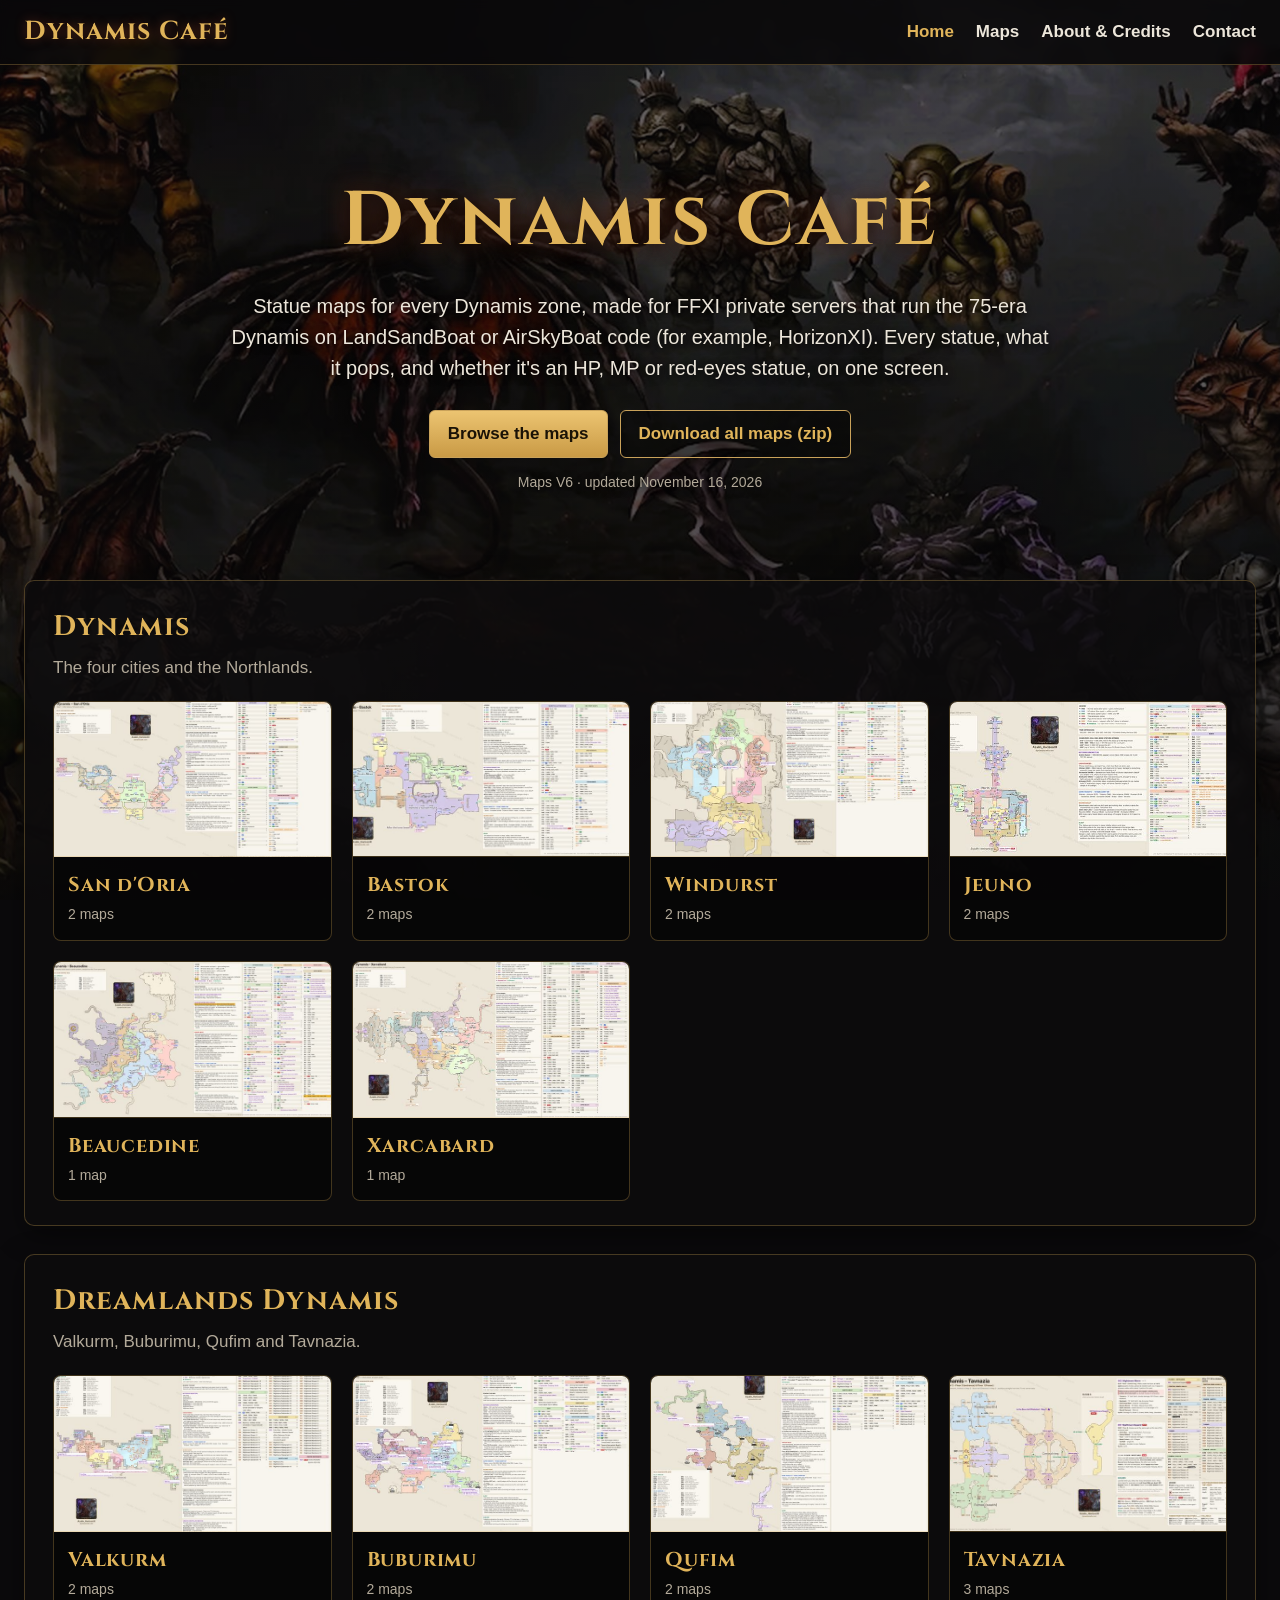
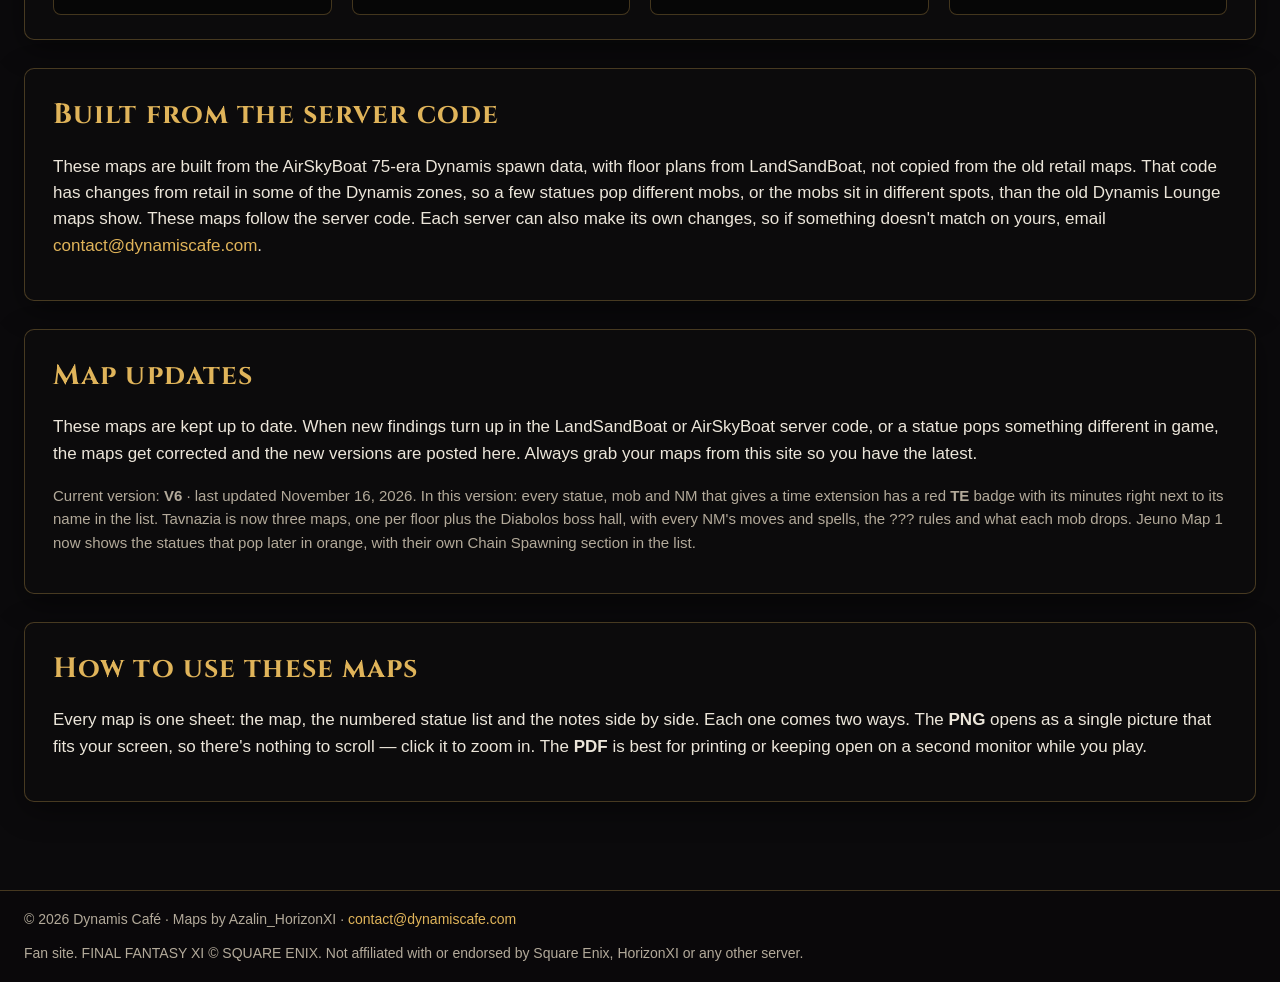
==== commit 78d8ab64: "Rename Dreamworld Dynamis to Dreamlands Dynamis Co-Authored-By: Claude Opus 5.5 <noreply@anthropic.c" ====
--- a/index.html
+++ b/index.html
@@ -43,7 +43,7 @@
 </div>
 </section>
 <section class="panel">
-<h2>Dreamworld Dynamis</h2>
+<h2>Dreamlands Dynamis</h2>
 <p class="sub">Valkurm, Buburimu, Qufim and Tavnazia.</p>
 <div class="zone-grid">
 <a class="zone-card" href="zones/valkurm.html"><div class="thumb" style="background-image:url('maps/thumbs/valkurm.jpg?v=16b29ed9')"></div><div class="info"><h3>Valkurm</h3><div class="meta">2 maps</div></div></a>
